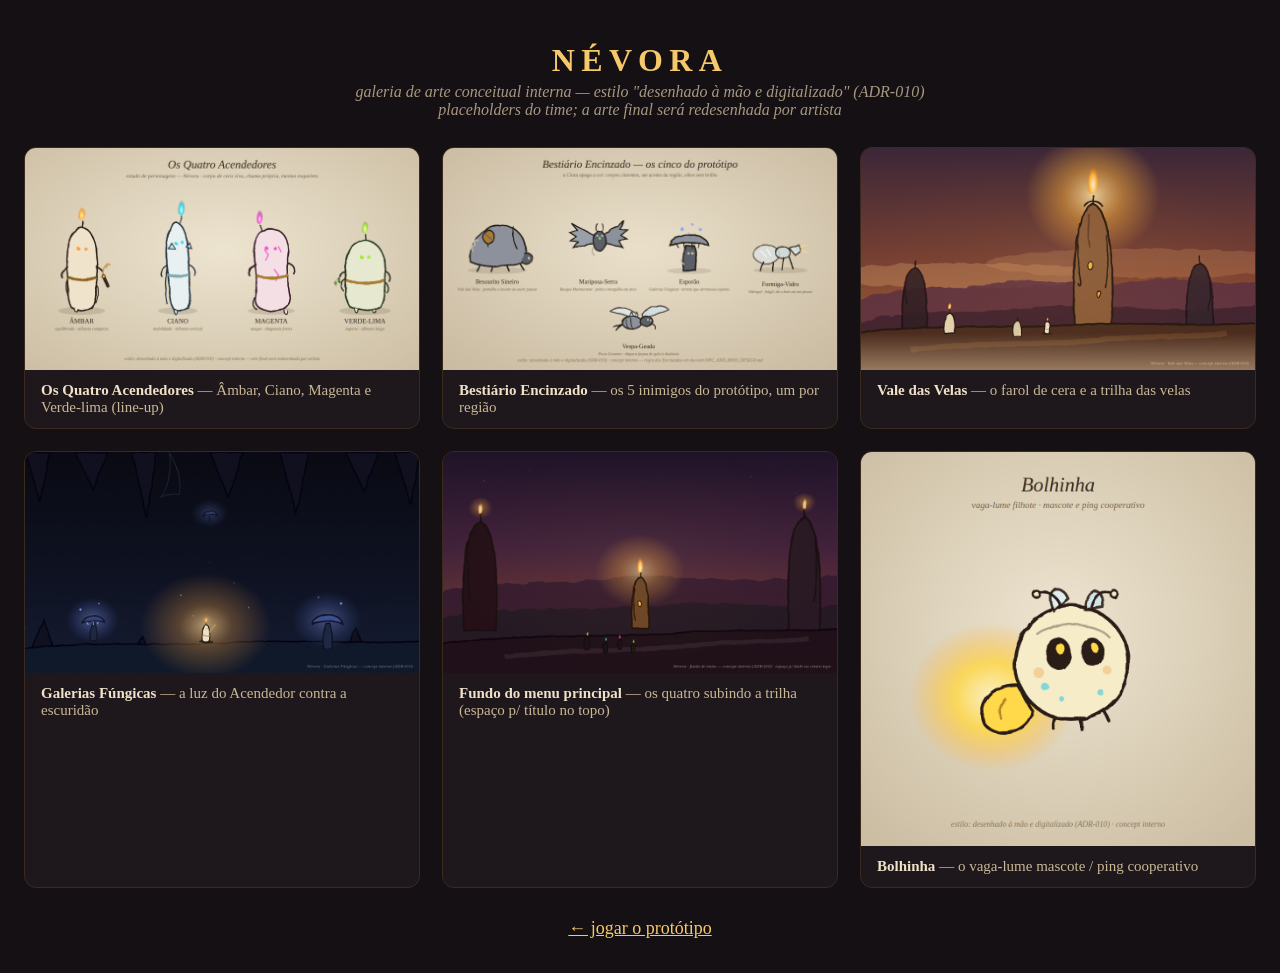
==== prototype/art/index.html @ 4c3819bd "feat: galeria de arte conceitual, GitHub Pages e documentação de continuidade - Arte conceitual inte" ====
<!DOCTYPE html>
<html lang="pt-BR">
<head>
<meta charset="utf-8">
<meta name="viewport" content="width=device-width, initial-scale=1">
<title>Névora — Galeria de Concepts</title>
<style>
  * { margin:0; padding:0; box-sizing:border-box; }
  body { background:#141013; color:#e8dcc8; font-family:Georgia, serif; padding:24px; }
  h1 { color:#f5c96b; letter-spacing:.2em; text-align:center; margin:18px 0 4px; }
  p.sub { text-align:center; color:#a89880; font-style:italic; margin-bottom:28px; }
  .grid { display:grid; grid-template-columns:repeat(auto-fit,minmax(340px,1fr)); gap:22px; max-width:1500px; margin:0 auto; }
  figure { background:#1e181c; border:1px solid #3a2b1c; border-radius:12px; overflow:hidden; }
  figure img { width:100%; display:block; }
  figcaption { padding:12px 16px; font-size:15px; color:#c9b896; }
  figcaption b { color:#f0e2c8; }
  a.back { display:block; text-align:center; color:#f5c96b; margin:30px 0 10px; font-size:18px; }
</style>
</head>
<body>
  <h1>NÉVORA</h1>
  <p class="sub">galeria de arte conceitual interna — estilo "desenhado à mão e digitalizado" (ADR-010)<br>
  placeholders do time; a arte final será redesenhada por artista</p>
  <div class="grid">
    <figure><img src="png/acendedores.png" alt="Os quatro Acendedores" loading="lazy">
      <figcaption><b>Os Quatro Acendedores</b> — Âmbar, Ciano, Magenta e Verde-lima (line-up)</figcaption></figure>
    <figure><img src="png/inimigos.png" alt="Bestiário do protótipo" loading="lazy">
      <figcaption><b>Bestiário Encinzado</b> — os 5 inimigos do protótipo, um por região</figcaption></figure>
    <figure><img src="png/cenario-vale-das-velas.png" alt="Vale das Velas" loading="lazy">
      <figcaption><b>Vale das Velas</b> — o farol de cera e a trilha das velas</figcaption></figure>
    <figure><img src="png/cenario-galerias-fungicas.png" alt="Galerias Fúngicas" loading="lazy">
      <figcaption><b>Galerias Fúngicas</b> — a luz do Acendedor contra a escuridão</figcaption></figure>
    <figure><img src="png/menu-fundo.png" alt="Fundo de menu" loading="lazy">
      <figcaption><b>Fundo do menu principal</b> — os quatro subindo a trilha (espaço p/ título no topo)</figcaption></figure>
    <figure><img src="png/bolhinha.png" alt="Bolhinha" loading="lazy">
      <figcaption><b>Bolhinha</b> — o vaga-lume mascote / ping cooperativo</figcaption></figure>
  </div>
  <a class="back" href="../">← jogar o protótipo</a>
</body>
</html>
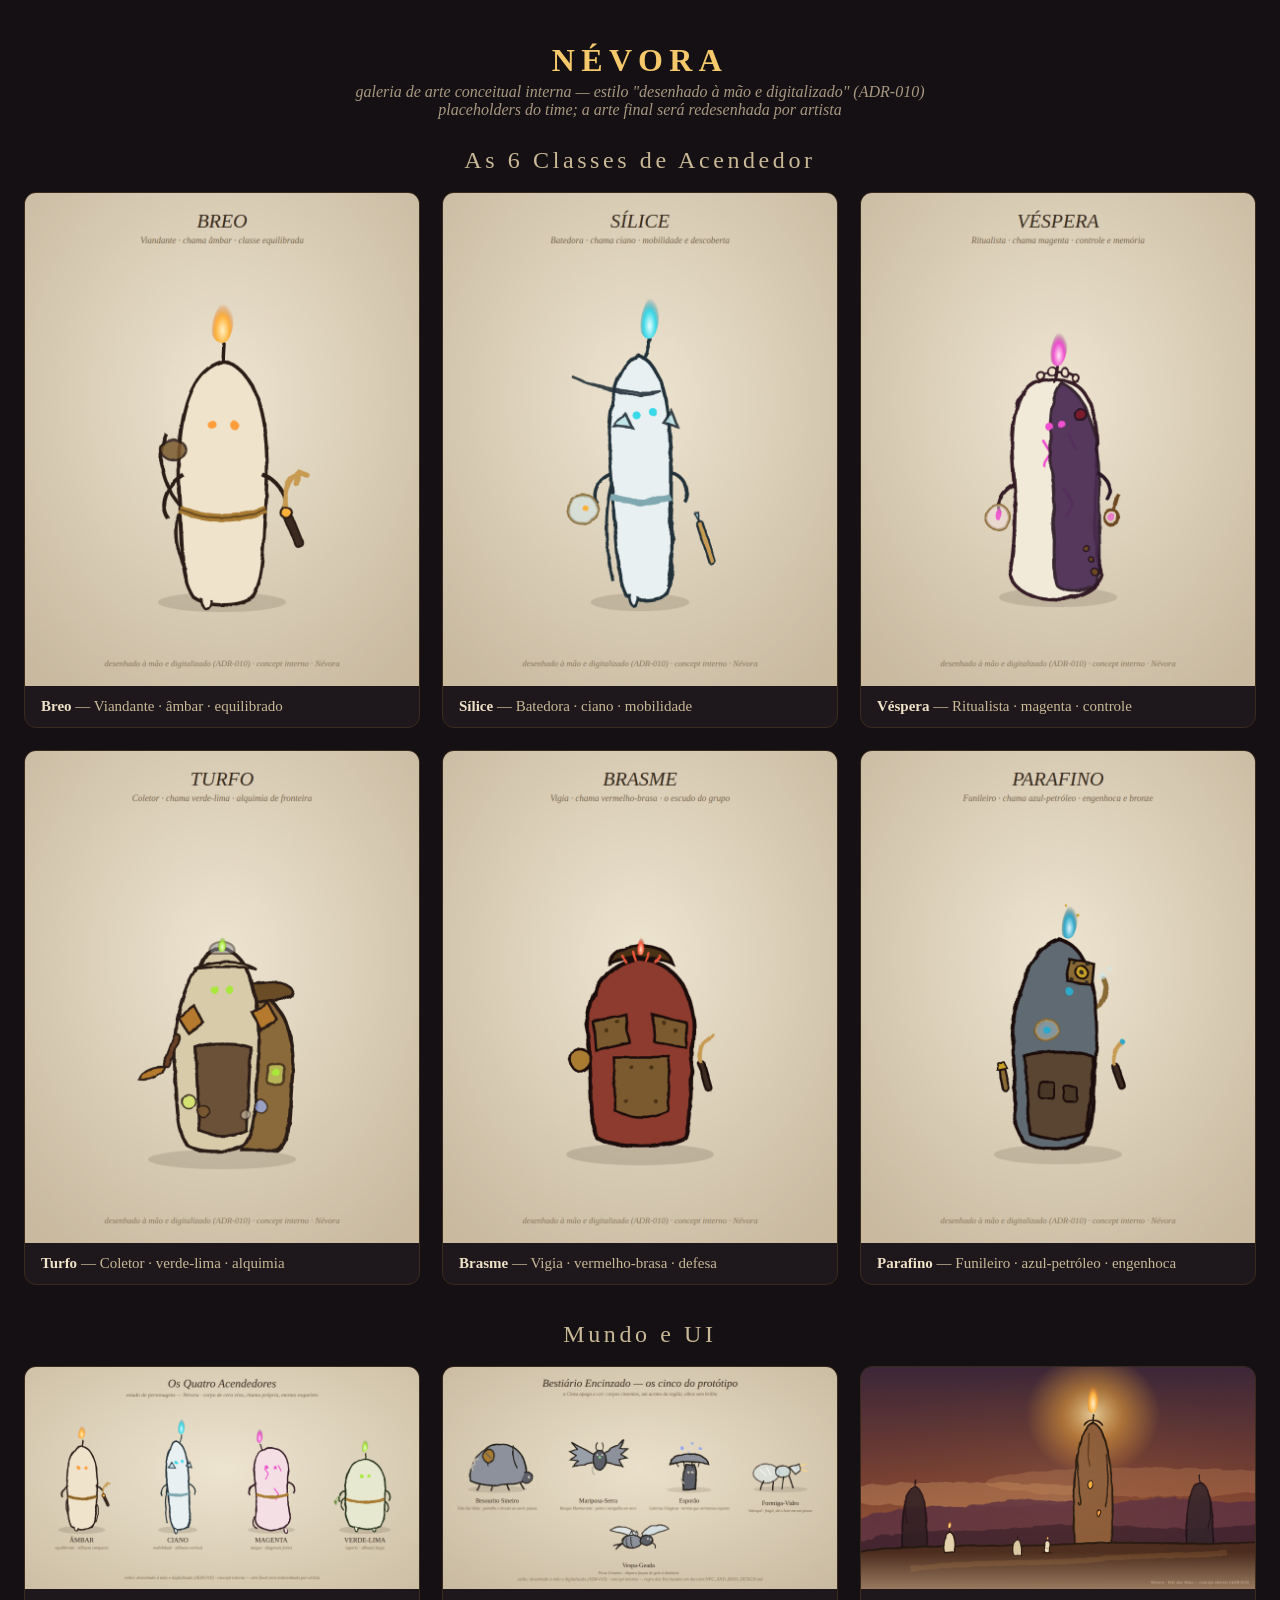
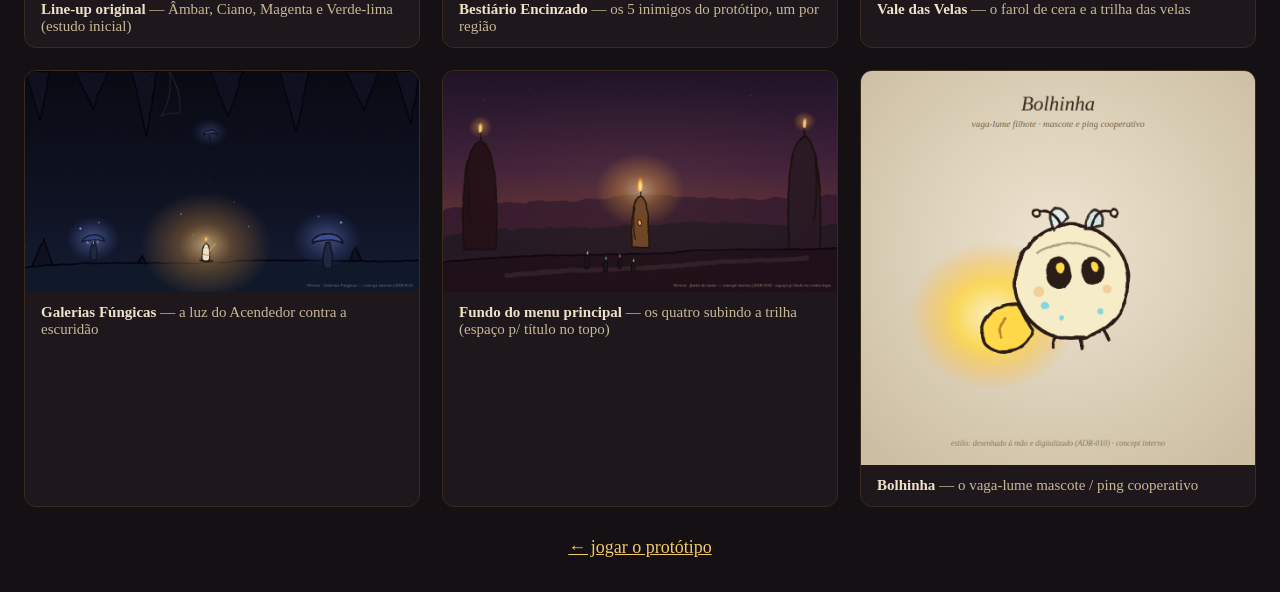
==== commit aa1622fa: "feat(art): retratos individuais dos 6 Acendedores (SVG desenhado à mão) Cria um retrato individual d" ====
--- a/prototype/art/index.html
+++ b/prototype/art/index.html
@@ -21,9 +21,26 @@
   <h1>NÉVORA</h1>
   <p class="sub">galeria de arte conceitual interna — estilo "desenhado à mão e digitalizado" (ADR-010)<br>
   placeholders do time; a arte final será redesenhada por artista</p>
+  <h2 style="text-align:center;color:#c9b896;font-weight:normal;letter-spacing:.15em;margin:8px 0 18px;">As 6 Classes de Acendedor</h2>
+  <div class="grid">
+    <figure><img src="png/personagem-breo.png" alt="Breo" loading="lazy">
+      <figcaption><b>Breo</b> — Viandante · âmbar · equilibrado</figcaption></figure>
+    <figure><img src="png/personagem-silice.png" alt="Sílice" loading="lazy">
+      <figcaption><b>Sílice</b> — Batedora · ciano · mobilidade</figcaption></figure>
+    <figure><img src="png/personagem-vespera.png" alt="Véspera" loading="lazy">
+      <figcaption><b>Véspera</b> — Ritualista · magenta · controle</figcaption></figure>
+    <figure><img src="png/personagem-turfo.png" alt="Turfo" loading="lazy">
+      <figcaption><b>Turfo</b> — Coletor · verde-lima · alquimia</figcaption></figure>
+    <figure><img src="png/personagem-brasme.png" alt="Brasme" loading="lazy">
+      <figcaption><b>Brasme</b> — Vigia · vermelho-brasa · defesa</figcaption></figure>
+    <figure><img src="png/personagem-parafino.png" alt="Parafino" loading="lazy">
+      <figcaption><b>Parafino</b> — Funileiro · azul-petróleo · engenhoca</figcaption></figure>
+  </div>
+
+  <h2 style="text-align:center;color:#c9b896;font-weight:normal;letter-spacing:.15em;margin:36px 0 18px;">Mundo e UI</h2>
   <div class="grid">
     <figure><img src="png/acendedores.png" alt="Os quatro Acendedores" loading="lazy">
-      <figcaption><b>Os Quatro Acendedores</b> — Âmbar, Ciano, Magenta e Verde-lima (line-up)</figcaption></figure>
+      <figcaption><b>Line-up original</b> — Âmbar, Ciano, Magenta e Verde-lima (estudo inicial)</figcaption></figure>
     <figure><img src="png/inimigos.png" alt="Bestiário do protótipo" loading="lazy">
       <figcaption><b>Bestiário Encinzado</b> — os 5 inimigos do protótipo, um por região</figcaption></figure>
     <figure><img src="png/cenario-vale-das-velas.png" alt="Vale das Velas" loading="lazy">
